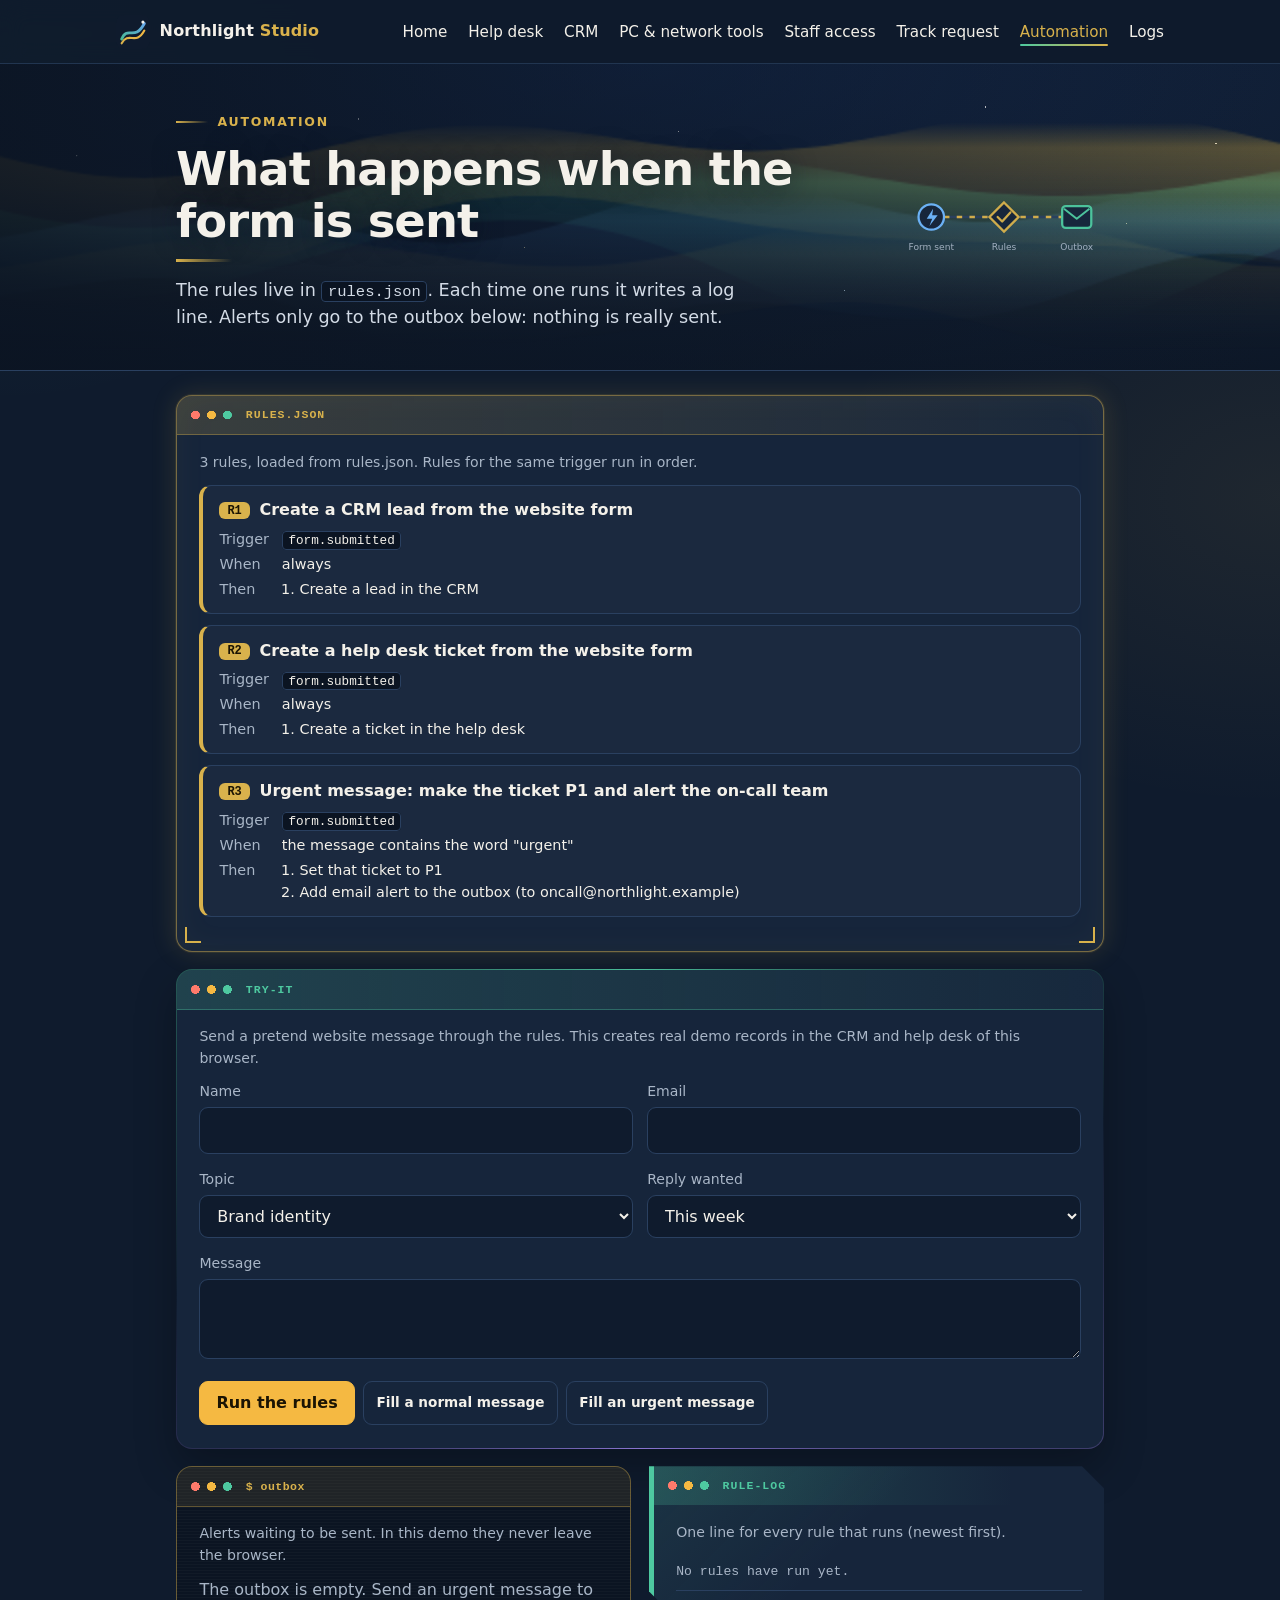
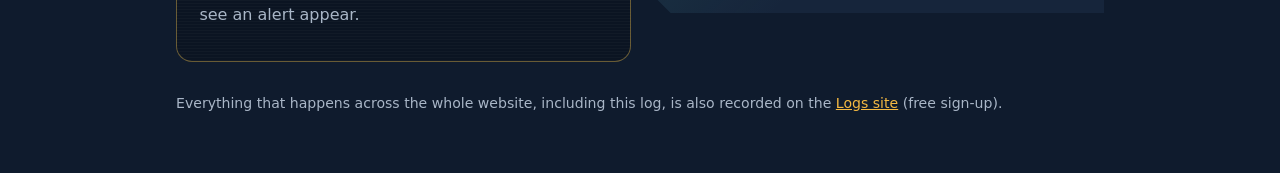
==== automation.html @ 67bb3ea3 "Add automation rules, outbox, and a site-wide Logs site - rules.json + automation.js: when the websi" ====
<!DOCTYPE html>
<html lang="en">
<head>
  <meta charset="utf-8">
  <meta name="viewport" content="width=device-width, initial-scale=1">
  <title>Automation · Northlight Studio</title>
  <meta name="description" content="The automation rules behind the website form, the alert outbox and the rule log.">
  <link rel="icon" href="logo.svg" type="image/svg+xml">
  <style>
    :root {
      --bg: #0f1b2d; --panel: #16253b; --line: #2a4060; --text: #f4f1ea; --muted: #a9b6c7;
      --accent: #f5b942; --accent-ink: #1b1403; --gold: #d9b24c; --ok: #4ec9a0; --bad: #ff7a6b; --blue: #6fb7ff;
    }
    * { box-sizing: border-box; }
    body { margin: 0; font-family: system-ui, -apple-system, "Segoe UI", sans-serif; background: var(--bg); color: var(--text); line-height: 1.55; }
    a { color: var(--accent); }
    .wrap { max-width: 60rem; margin: 0 auto; padding: 1.5rem 1rem 3rem; }
    h2 { font-size: 1.2rem; margin: 0 0 .6rem; }
    p { margin: 0 0 .7rem; }
    .meta { color: var(--muted); font-size: .88rem; }
    .panel { background: var(--panel); border: 1px solid var(--line); border-radius: 16px; padding: 1.4rem; margin-bottom: 1.1rem; }
    .grid2 { display: grid; grid-template-columns: 1fr 1fr; gap: 1.1rem; align-items: start; }
    @media (max-width: 56rem) { .grid2 { grid-template-columns: 1fr; } }

    /* rules */
    .rule { border: 1px solid var(--line); border-left: 4px solid var(--gold); border-radius: 12px; padding: .8rem 1rem; margin-bottom: .7rem; background: rgba(255, 255, 255, .02); }
    .rule h3 { margin: 0 0 .3rem; font-size: 1rem; display: flex; gap: .6rem; align-items: center; flex-wrap: wrap; }
    .rid { font: 800 .75rem ui-monospace, Consolas, monospace; background: var(--gold); color: var(--accent-ink); padding: .1rem .5rem; border-radius: 6px; }
    .rule dl { display: grid; grid-template-columns: max-content 1fr; gap: .15rem .8rem; margin: 0; font-size: .9rem; }
    .rule dt { color: var(--muted); }
    .rule dd { margin: 0; }
    .rule ol { margin: 0; padding-left: 1.1rem; }
    code { background: #0b1422; border: 1px solid var(--line); border-radius: 4px; padding: .05rem .35rem; font-size: .88em; }

    /* forms */
    .row { display: grid; grid-template-columns: 1fr 1fr; gap: .9rem; }
    @media (max-width: 40rem) { .row { grid-template-columns: 1fr; } }
    .field { margin-bottom: .9rem; }
    label { display: block; font-size: .88rem; color: var(--muted); margin-bottom: .25rem; }
    input, select, textarea { width: 100%; padding: .65rem .8rem; font: inherit; color: var(--text); background: var(--bg); border: 1px solid var(--line); border-radius: 9px; }
    textarea { min-height: 5rem; resize: vertical; }
    input:focus, select:focus, textarea:focus { outline: 2px solid var(--accent); outline-offset: 2px; }
    [aria-invalid="true"] { border-color: var(--bad); }
    .error { color: #ff9a8d; font-size: .88rem; font-weight: 600; margin: .3rem 0 0; }
    .error[hidden] { display: none; }
    .btns { display: flex; gap: .55rem; flex-wrap: wrap; }
    .btn { font: inherit; font-weight: 700; cursor: pointer; text-decoration: none; display: inline-block; background: transparent; color: var(--text); border: 1px solid var(--line); border-radius: 9px; padding: .55rem 1rem; }
    .btn:hover { border-color: var(--gold); }
    .btn.primary { background: var(--accent); border-color: var(--accent); color: var(--accent-ink); }
    .btn.small { padding: .3rem .75rem; font-size: .85rem; font-weight: 600; }
    .result { margin-top: 1rem; border: 1px solid var(--line); border-radius: 12px; padding: .8rem 1rem; background: rgba(255, 255, 255, .03); }
    .result[hidden] { display: none; }
    .result ul { margin: .4rem 0 0; padding-left: 1.1rem; }

    /* outbox + log */
    .empty { color: var(--muted); }
    details.mail { border: 1px solid var(--line); border-radius: 10px; margin-bottom: .55rem; background: rgba(255, 255, 255, .02); }
    details.mail summary { cursor: pointer; padding: .6rem .8rem; display: grid; gap: .15rem; }
    details.mail .sub { font-weight: 700; }
    details.mail .body { padding: 0 .8rem .8rem; white-space: pre-wrap; color: #cdd7e3; font-size: .92rem; }
    .badge { display: inline-block; font-size: .7rem; font-weight: 800; padding: .08rem .55rem; border-radius: 999px; color: #0b1422; white-space: nowrap; }
    .b-ok { background: var(--ok); } .b-skip { background: #8fa8c8; } .b-fail { background: var(--bad); } .b-queue { background: var(--accent); }
    .log { list-style: none; margin: 0; padding: 0; font-family: ui-monospace, Consolas, monospace; font-size: .82rem; }
    .log li { display: grid; grid-template-columns: auto auto 1fr; gap: .2rem .6rem; align-items: baseline; padding: .45rem 0; border-bottom: 1px solid var(--line); }
    .log time { color: var(--muted); }
    .log .d { grid-column: 3; color: #cdd7e3; word-break: break-word; }
    .log li.new { animation: flash 1.6s ease-out; }
    @keyframes flash { from { background: rgba(217, 178, 76, .22); } }
    .note { margin-top: .8rem; }
    @media (prefers-reduced-motion: reduce) { .log li.new { animation: none; } }
  </style>
  <link rel="stylesheet" href="site.css">
</head>
<body class="sx" data-page="auto" style="--sx-max:60rem">
  <a class="sx-skip" href="#sx-main">Skip to content</a>
  <header class="sx-header">
    <div class="sx-wrap">
      <a class="sx-brand" href="index.html"><img src="logo.svg" width="34" height="34" alt="Northlight Studio logo"><span>Northlight <b>Studio</b></span></a>
      <button class="sx-toggle" id="sx-toggle" type="button" aria-expanded="false" aria-controls="sx-nav" aria-label="Menu"><span></span></button>
      <nav class="sx-nav" id="sx-nav" aria-label="Main">
        <ul>
          <li><a href="index.html">Home</a></li>
          <li><a href="helpdesk.html">Help desk</a></li>
          <li><a href="crm.html">CRM</a></li>
          <li><a href="troubleshoot.html">PC &amp; network tools</a></li>
          <li><a href="staff.html">Staff access</a></li>
          <li><a href="track.html">Track request</a></li>
          <li><a href="automation.html" aria-current="page">Automation</a></li>
          <li><a href="logs.html">Logs</a></li>
        </ul>
      </nav>
    </div>
  </header>

  <section class="sx-banner" aria-labelledby="sx-h1">
    <div class="sx-stars" aria-hidden="true"></div>
    <canvas class="sx-aurora" data-palette="auto" aria-hidden="true"></canvas>
    <svg class="sx-art" viewBox="0 0 220 140" aria-hidden="true" focusable="false">
      <path d="M30 70 H190" stroke="#2a4060" stroke-width="3" stroke-linecap="round" fill="none"/>
      <path class="sx-flow" d="M30 70 H190" stroke="#d9b24c" stroke-width="3" stroke-dasharray="6 8" fill="none"/>
      <circle class="sx-packet" cx="30" cy="70" r="5" fill="#4ec9a0"/>
      <circle cx="30" cy="70" r="14" fill="#16253b" stroke="#6fb7ff" stroke-width="2.5"/>
      <path d="M32 61 l-7 11 h6 l-3 8 l9 -12 h-6 z" fill="#6fb7ff"/>
      <path d="M110 54 l16 16 l-16 16 l-16 -16 z" fill="#16253b" stroke="#d9b24c" stroke-width="2.5"/>
      <path d="M103 70 l5 5 l9 -10" fill="none" stroke="#d9b24c" stroke-width="2.5" stroke-linecap="round" stroke-linejoin="round"/>
      <rect x="174" y="58" width="32" height="24" rx="4" fill="#16253b" stroke="#4ec9a0" stroke-width="2.5"/>
      <path d="M176 61 l14 11 l14 -11" fill="none" stroke="#4ec9a0" stroke-width="2.2" stroke-linejoin="round"/>
      <text x="30" y="106" text-anchor="middle" font-size="10" fill="#a9b6c7">Form sent</text>
      <text x="110" y="106" text-anchor="middle" font-size="10" fill="#a9b6c7">Rules</text>
      <text x="190" y="106" text-anchor="middle" font-size="10" fill="#a9b6c7">Outbox</text>
    </svg>
    <div class="sx-wrap sx-banner-inner">
      <p class="sx-eyebrow">Automation</p>
      <h1 id="sx-h1">What happens when the form is sent</h1>
      <p class="sx-lead">The rules live in <code>rules.json</code>. Each time one runs it writes a log line. Alerts only go to the outbox below: nothing is really sent.</p>
    </div>
  </section>

  <main class="wrap" id="sx-main">
    <div class="panel sx-rise" id="rules-panel" data-win="rules.json" data-tone="gold" data-skin="neon">
      <p class="meta" id="rules-from">Loading rules…</p>
      <div id="rules"></div>
    </div>

    <div class="panel sx-rise" style="--d:.08s" data-win="try-it" data-tone="teal" data-skin="glass">
      <p class="meta">Send a pretend website message through the rules. This creates real demo records in the CRM and help desk of this browser.</p>
      <form id="try" novalidate>
        <div class="row">
          <div class="field"><label for="t-name">Name</label><input id="t-name" maxlength="60" aria-describedby="t-err"></div>
          <div class="field"><label for="t-email">Email</label><input id="t-email" type="email" maxlength="80" aria-describedby="t-err"></div>
        </div>
        <div class="row">
          <div class="field">
            <label for="t-topic">Topic</label>
            <select id="t-topic"><option>Brand identity</option><option>Product &amp; app design</option><option>Website or design system</option><option>Something else</option></select>
          </div>
          <div class="field">
            <label for="t-urgency">Reply wanted</label>
            <select id="t-urgency"><option value="1">No rush</option><option value="2" selected>This week</option><option value="3">As soon as possible</option></select>
          </div>
        </div>
        <div class="field"><label for="t-message">Message</label><textarea id="t-message" maxlength="1000" aria-describedby="t-err"></textarea></div>
        <p class="error" id="t-err" role="alert" hidden></p>
        <div class="btns">
          <button class="btn primary" type="submit">Run the rules</button>
          <button class="btn small" type="button" id="fill-normal">Fill a normal message</button>
          <button class="btn small" type="button" id="fill-urgent">Fill an urgent message</button>
        </div>
      </form>
      <div class="result" id="result" role="status" aria-live="polite" hidden></div>
    </div>

    <div class="grid2">
      <div class="panel sx-rise" style="--d:.12s" data-win="outbox" data-tone="gold" data-skin="terminal">
        <p class="meta">Alerts waiting to be sent. In this demo they never leave the browser.</p>
        <div id="outbox"></div>
      </div>
      <div class="panel sx-rise" style="--d:.16s" data-win="rule-log" data-tone="teal" data-skin="notch">
        <p class="meta">One line for every rule that runs (newest first).</p>
        <ul class="log" id="log"></ul>
      </div>
    </div>

    <p class="meta note">Everything that happens across the whole website, including this log, is also recorded on the <a href="logs.html">Logs site</a> (free sign-up).</p>
  </main>

  <script src="sitelog.js"></script>
  <script src="automation.js"></script>
  <script>
    (function () {
      "use strict";
      var $ = function (id) { return document.getElementById(id); };
      function el(tag, cls, text) { var n = document.createElement(tag); if (cls) n.className = cls; if (text !== undefined) n.textContent = text; return n; }
      function when(ms) { return new Date(ms).toLocaleString(undefined, { day: "numeric", month: "short", hour: "2-digit", minute: "2-digit", second: "2-digit" }); }

      // ---- rules ----
      function conditionText(c) {
        if (!c) return "always";
        if (Array.isArray(c)) return c.map(conditionText).join(" and ");
        if (c.containsWord) return "the " + c.field + ' contains the word "' + c.containsWord + '"';
        if (c.contains) return "the " + c.field + ' contains "' + c.contains + '"';
        if (Object.prototype.hasOwnProperty.call(c, "equals")) return "the " + c.field + ' is "' + c.equals + '"';
        return "(unknown condition)";
      }
      function actionText(a) {
        if (a.type === "crm.createLead") return "Create a lead in the CRM";
        if (a.type === "helpdesk.createTicket") return "Create a ticket in the help desk";
        if (a.type === "ticket.setPriority") return "Set that ticket to P" + a.priority;
        if (a.type === "outbox.add") return "Add " + (a.channel || "email") + " alert to the outbox (to " + a.to + ")";
        return a.type;
      }
      function renderRules() {
        window.Automation.getRules().then(function (loaded) {
          $("rules-from").textContent = loaded.rules.length + " rules, loaded from " + loaded.from + ". Rules for the same trigger run in order.";
          var box = $("rules"); box.replaceChildren();
          loaded.rules.forEach(function (r) {
            var card = el("div", "rule");
            var h = el("h3"); h.appendChild(el("span", "rid", r.id)); h.appendChild(document.createTextNode(r.name));
            card.appendChild(h);
            var dl = el("dl");
            dl.appendChild(el("dt", "", "Trigger")); var d1 = el("dd"); d1.appendChild(el("code", "", r.trigger)); dl.appendChild(d1);
            dl.appendChild(el("dt", "", "When")); dl.appendChild(el("dd", "", conditionText(r.when)));
            dl.appendChild(el("dt", "", "Then"));
            var d3 = el("dd"); var ol = el("ol");
            (r.actions || []).forEach(function (a) { ol.appendChild(el("li", "", actionText(a))); });
            d3.appendChild(ol); dl.appendChild(d3);
            card.appendChild(dl); box.appendChild(card);
          });
        });
      }

      // ---- outbox + log ----
      var seen = {};
      function renderOutbox() {
        var box = $("outbox"); box.replaceChildren();
        var items = window.Automation.getOutbox().slice().reverse();
        if (!items.length) { box.appendChild(el("p", "empty", "The outbox is empty. Send an urgent message to see an alert appear.")); return; }
        items.slice(0, 50).forEach(function (m) {
          var d = el("details", "mail");
          var s = el("summary");
          s.appendChild(el("span", "sub", m.subject));
          var line = el("span", "meta", when(m.t) + " · to " + m.to + " · from rule " + m.rule + " · ");
          line.appendChild(el("span", "badge b-queue", m.status));
          s.appendChild(line);
          d.appendChild(s);
          d.appendChild(el("div", "body", m.body));
          box.appendChild(d);
        });
      }
      function renderLog(announce) {
        var list = $("log"); list.replaceChildren();
        var lines = window.Automation.getLog().slice().reverse();
        if (!lines.length) { var li = el("li"); li.appendChild(el("span", "empty", "No rules have run yet.")); list.appendChild(li); return; }
        lines.slice(0, 100).forEach(function (l) {
          var li = el("li", announce && !seen[l.id] ? "new" : "");
          li.appendChild(el("time", "", when(l.t)));
          var cls = l.event === "rule.failed" ? "b-fail" : l.event === "rule.skipped" ? "b-skip" : l.event === "rule.ran" ? "b-ok" : "b-skip";
          var word = l.event === "rule.failed" ? "failed" : l.event === "rule.skipped" ? "skipped" : l.event === "rule.ran" ? "ran" : "event";
          li.appendChild(el("span", "badge " + cls, (l.rule ? l.rule + " " : "") + word));
          li.appendChild(el("span", "d", l.detail));
          list.appendChild(li);
          seen[l.id] = true;
        });
      }
      function refresh(announce) { renderOutbox(); renderLog(announce); }

      // ---- try it ----
      var NORMAL = { name: "Alex Brandt", email: "alex@brandt.example", topic: "Brand identity", message: "We would like a new logo and brand guidelines for our launch in spring." };
      var URGENT = { name: "Dana Kral", email: "dana@kral.example", topic: "Website or design system", message: "Our website is down and this is urgent. Please call us back today." };
      function fill(s) { $("t-name").value = s.name; $("t-email").value = s.email; $("t-topic").value = s.topic; $("t-message").value = s.message; $("t-err").hidden = true; }
      $("fill-normal").onclick = function () { fill(NORMAL); };
      $("fill-urgent").onclick = function () { fill(URGENT); };

      $("try").addEventListener("submit", function (e) {
        e.preventDefault();
        var name = $("t-name").value.trim(), email = $("t-email").value.trim(), message = $("t-message").value.trim();
        var err = $("t-err"), problem = "";
        if (!name) problem = "Please enter a name.";
        else if (!/^[^\s@]+@[^\s@]+\.[^\s@]{2,}$/.test(email)) problem = "Please enter an email like name@company.com.";
        else if (message.length < 5) problem = "Please write a short message (at least 5 characters).";
        ["t-name", "t-email", "t-message"].forEach(function (id) { $(id).removeAttribute("aria-invalid"); });
        if (problem) { err.textContent = problem; err.hidden = false; $(!name ? "t-name" : !/^[^\s@]+@/.test(email) ? "t-email" : "t-message").setAttribute("aria-invalid", "true"); return; }
        err.hidden = true;
        window.Automation.run("form.submitted", { name: name, email: email, topic: $("t-topic").value, message: message, urgency: Number($("t-urgency").value) || 2 }).then(function (ctx) {
          var box = $("result"); box.hidden = false; box.replaceChildren();
          box.appendChild(el("strong", "", "The rules ran (" + ctx.runs.length + "):"));
          var ul = el("ul");
          ctx.runs.forEach(function (r) { ul.appendChild(el("li", "", r.rule + " " + r.status + ": " + r.detail)); });
          box.appendChild(ul);
          if (ctx.ticket) {
            var p = el("p", "meta", "Ticket #" + ctx.ticket.id + " is P" + ctx.ticket.priority + ". ");
            var a = el("a", "", "Open the help desk"); a.href = "helpdesk.html"; p.appendChild(a);
            box.appendChild(p);
          }
          refresh(true);
        });
      });

      // live: other tabs (the website form) add to the outbox and log
      window.addEventListener("storage", function (e) {
        if (e.key === window.Automation.KEYS.outbox || e.key === window.Automation.KEYS.log) refresh(true);
      });

      renderRules();
      refresh(false);
    })();
  </script>
  <script src="site.js"></script>
</body>
</html>
---- site.css ----
/*
 * Shared look for the inner pages (help desk, CRM, PC tools, staff access).
 * New classes are prefixed "sx-" so they never clash with a page's own styles.
 * Polish for existing elements is scoped under body.sx.
 */
:root {
  --sx-bg: #0f1b2d;
  --sx-bg-2: #0b1422;
  --sx-line: #2a4060;
  --sx-text: #f4f1ea;
  --sx-muted: #a9b6c7;
  --sx-gold: #d9b24c;
  --sx-accent: #f5b942;
  --sx-teal: #4ec9a0;
  --sx-ease: cubic-bezier(.22, 1, .36, 1);
  --sx-header-h: 64px;
}

body.sx { overflow-x: hidden; }
html { scroll-behavior: smooth; }

.sx-skip {
  position: absolute; left: .75rem; top: -4rem; z-index: 100;
  background: var(--sx-accent); color: #1b1403; padding: .5rem 1rem; border-radius: 8px; font-weight: 700;
  transition: top .2s var(--sx-ease);
}
.sx-skip:focus { top: .75rem; }

.sx-wrap { max-width: 68rem; margin: 0 auto; padding: 0 1.25rem; }

/* ---------- header ---------- */
.sx-header {
  position: sticky; top: 0; z-index: 50; height: var(--sx-header-h);
  background: rgba(15, 27, 45, .82);
  -webkit-backdrop-filter: blur(12px); backdrop-filter: blur(12px);
  border-bottom: 1px solid rgba(42, 64, 96, .7);
  transition: box-shadow .35s ease, background .35s ease;
}
.sx-header.sx-scrolled { box-shadow: 0 8px 28px rgba(0, 0, 0, .35); background: rgba(11, 20, 34, .92); }
.sx-header .sx-wrap { height: 100%; display: flex; align-items: center; justify-content: space-between; gap: 1rem; }
.sx-brand { display: flex; align-items: center; gap: .6rem; font-weight: 800; color: var(--sx-text); text-decoration: none; letter-spacing: .01em; }
.sx-brand img { display: block; width: 34px; height: 34px; transition: transform .6s var(--sx-ease); }
.sx-brand:hover img { transform: rotate(-12deg) scale(1.08); }
.sx-brand b { color: var(--sx-gold); font-weight: 800; }

.sx-nav { display: flex; align-items: center; }
.sx-nav ul { display: flex; list-style: none; margin: 0; padding: 0; gap: 1.3rem; align-items: center; }
.sx-nav a { position: relative; color: var(--sx-text); text-decoration: none; font-size: .95rem; padding: .35rem 0; transition: color .25s ease; }
.sx-nav a::after {
  content: ""; position: absolute; left: 0; right: 0; bottom: 0; height: 2px; border-radius: 2px;
  background: linear-gradient(90deg, var(--sx-teal), var(--sx-gold));
  transform: scaleX(0); transform-origin: 50% 50%; transition: transform .35s var(--sx-ease);
}
.sx-nav a:hover, .sx-nav a:focus-visible, .sx-nav a[aria-current="page"] { color: var(--sx-gold); }
.sx-nav a:hover::after, .sx-nav a:focus-visible::after, .sx-nav a[aria-current="page"]::after { transform: scaleX(1); }
.sx-nav a:focus-visible, .sx-brand:focus-visible, .sx-toggle:focus-visible { outline: 2px solid var(--sx-accent); outline-offset: 3px; border-radius: 4px; }

.sx-toggle {
  display: none; width: 44px; height: 44px; border: 1px solid var(--sx-line); border-radius: 10px;
  background: transparent; cursor: pointer; position: relative; transition: border-color .25s ease, background .25s ease;
}
.sx-toggle:hover { border-color: var(--sx-gold); background: rgba(217, 178, 76, .1); }
.sx-toggle span, .sx-toggle span::before, .sx-toggle span::after {
  position: absolute; left: 50%; top: 50%; width: 20px; height: 2px; background: var(--sx-text); border-radius: 2px;
  transform: translate(-50%, -50%); transition: transform .35s var(--sx-ease), background .25s ease, top .35s var(--sx-ease);
}
.sx-toggle span::before, .sx-toggle span::after { content: ""; left: 0; top: 0; transform: none; }
.sx-toggle span::before { top: -6px; }
.sx-toggle span::after { top: 6px; }
.sx-toggle[aria-expanded="true"] span { background: transparent; }
.sx-toggle[aria-expanded="true"] span::before { top: 0; transform: rotate(45deg); }
.sx-toggle[aria-expanded="true"] span::after { top: 0; transform: rotate(-45deg); }

@media (max-width: 66rem) {
  .sx-toggle { display: block; }
  .sx-nav {
    position: absolute; left: 0; right: 0; top: var(--sx-header-h);
    background: rgba(11, 20, 34, .97); border-bottom: 1px solid var(--sx-line);
    padding: 0 1.25rem; max-height: 0; overflow: hidden; visibility: hidden;
    transition: max-height .45s var(--sx-ease), padding .45s var(--sx-ease), visibility 0s .45s;
  }
  .sx-nav.open { max-height: 24rem; padding: 1rem 1.25rem 1.25rem; visibility: visible; transition: max-height .45s var(--sx-ease), padding .45s var(--sx-ease), visibility 0s; }
  .sx-nav ul { flex-direction: column; align-items: stretch; gap: 0; width: 100%; }
  .sx-nav a { display: block; padding: .7rem 0; font-size: 1.05rem; }
  .sx-nav a::after { bottom: .4rem; right: auto; width: 2.5rem; transform-origin: 0 50%; }
}

/* ---------- aurora banner ---------- */
.sx-banner {
  position: relative; overflow: hidden; isolation: isolate;
  background: radial-gradient(120% 140% at 50% 0%, #14284a 0%, var(--sx-bg) 62%, var(--sx-bg-2) 100%);
  border-bottom: 1px solid var(--sx-line);
}
.sx-stars {
  position: absolute; inset: 0; z-index: -3; opacity: .9;
  background-image:
    radial-gradient(1.5px 1.5px at 6% 30%, #fff 50%, transparent 51%),
    radial-gradient(1px 1px at 15% 70%, #cfe3ff 50%, transparent 51%),
    radial-gradient(1.5px 1.5px at 28% 18%, #fff 50%, transparent 51%),
    radial-gradient(1px 1px at 41% 60%, #ffe9b8 50%, transparent 51%),
    radial-gradient(1.5px 1.5px at 53% 22%, #fff 50%, transparent 51%),
    radial-gradient(1px 1px at 66% 74%, #cfe3ff 50%, transparent 51%),
    radial-gradient(1.5px 1.5px at 77% 14%, #fff 50%, transparent 51%),
    radial-gradient(1px 1px at 88% 52%, #ffe9b8 50%, transparent 51%),
    radial-gradient(1.5px 1.5px at 95% 26%, #fff 50%, transparent 51%);
  animation: sx-twinkle 6s ease-in-out infinite alternate;
}
@keyframes sx-twinkle { from { opacity: .45; } to { opacity: 1; } }
.sx-aurora {
  position: absolute; inset: 0; width: 100%; height: 100%; z-index: -2; touch-action: pan-y; filter: saturate(1.15);
  -webkit-mask-image: linear-gradient(#000 40%, transparent 96%); mask-image: linear-gradient(#000 40%, transparent 96%);
}
.sx-banner::after {
  content: ""; position: absolute; inset: 0; z-index: -1;
  background: linear-gradient(90deg, rgba(11, 20, 34, .82) 0%, rgba(11, 20, 34, .45) 55%, transparent 100%);
}
/* banner text lines up with each page's own content width (--sx-max is set on <body>) */
.sx-banner .sx-wrap { max-width: var(--sx-max, 68rem); }
.sx-banner-inner { padding: 2.6rem 1rem 2.4rem; }
.sx-eyebrow { display: inline-flex; align-items: center; gap: .6rem; margin: 0 0 .8rem; color: var(--sx-gold); font-size: .78rem; font-weight: 700; letter-spacing: .14em; text-transform: uppercase; }
.sx-eyebrow::before { content: ""; width: 2rem; height: 2px; background: linear-gradient(90deg, var(--sx-gold), transparent); }
.sx-banner h1 { margin: 0; font-size: clamp(1.9rem, 5vw, 2.9rem); line-height: 1.12; letter-spacing: -.02em; text-shadow: 0 2px 24px rgba(11, 20, 34, .6); }
.sx-banner h1::after { content: ""; display: block; width: 3.5rem; height: 3px; margin-top: .7rem; background: linear-gradient(90deg, var(--sx-gold), transparent); }
.sx-lead { margin: .9rem 0 0; max-width: 36rem; color: #d3dbe6; font-size: clamp(1rem, 2.2vw, 1.1rem); }

/* page content rises in */
.sx-rise { animation: sx-rise .75s var(--sx-ease) both; animation-delay: var(--d, 0s); }
@keyframes sx-rise { from { opacity: 0; transform: translateY(16px); } }
@keyframes sx-in { from { opacity: 0; transform: translateY(10px); } }

/* ---------- polish for each page's existing elements ---------- */
.sx .btn {
  position: relative; overflow: hidden; isolation: isolate;
  transition: transform .3s var(--sx-ease), box-shadow .3s var(--sx-ease), border-color .3s ease, color .3s ease, background .3s ease, filter .3s ease, opacity .2s ease;
  -webkit-tap-highlight-color: transparent;
}
.sx .btn::before {
  content: ""; position: absolute; inset: 0; z-index: -1; pointer-events: none;
  background: linear-gradient(105deg, transparent 35%, rgba(255, 255, 255, .4) 50%, transparent 65%);
  transform: translateX(-130%); transition: transform .75s var(--sx-ease);
}
.sx .btn:hover:not(:disabled)::before, .sx .btn:focus-visible::before { transform: translateX(130%); }
.sx .btn:hover:not(:disabled) { transform: translateY(-2px); box-shadow: 0 8px 20px rgba(0, 0, 0, .3), 0 0 0 1px rgba(217, 178, 76, .4); }
.sx .btn:active:not(:disabled) { transform: translateY(0) scale(.97); transition-duration: .1s; }
/* buttons that act as tabs or segmented controls stay flat */
.sx .btn.tab::before, .sx .seg .btn::before { display: none; }
.sx .btn.tab:hover:not(:disabled), .sx .seg .btn:hover:not(:disabled), .sx .btn.tab:active:not(:disabled), .sx .seg .btn:active:not(:disabled) { transform: none; box-shadow: none; }
.sx .btn.tab { transition: color .25s ease, border-color .3s ease, background .25s ease; }
.sx .tab { transition: color .25s ease, border-color .3s ease; }
.sx .tab:hover { color: var(--sx-gold); }

.sx input:focus, .sx select:focus, .sx textarea:focus { border-color: var(--sx-gold); box-shadow: 0 0 0 4px rgba(217, 178, 76, .18); }
.sx input, .sx select, .sx textarea { transition: border-color .25s ease, box-shadow .3s var(--sx-ease), background .25s ease; }

/* soft gold spotlight that follows the pointer (position set by site.js) */
.sx .card, .sx .tile, .sx .tool, .sx .ticket { position: relative; transition: transform .35s var(--sx-ease), border-color .3s ease, box-shadow .35s var(--sx-ease), opacity .3s ease; }
.sx .card::after, .sx .tile::after, .sx .tool::after, .sx .ticket::after {
  content: ""; position: absolute; inset: 0; border-radius: inherit; pointer-events: none; opacity: 0; transition: opacity .35s ease;
  background: radial-gradient(16rem circle at var(--mx, 50%) var(--my, 0%), rgba(217, 178, 76, .11), transparent 60%);
}
.sx .card:hover::after, .sx .tile:hover::after, .sx .tool:hover::after, .sx .ticket:hover::after { opacity: 1; }
.sx .tile:hover, .sx .tool:hover, .sx .ticket:hover { transform: translateY(-2px); box-shadow: 0 12px 28px rgba(0, 0, 0, .3); }
.sx .tile:hover { border-color: rgba(217, 178, 76, .55); }

.sx tbody tr { transition: background .2s ease; }
.sx tbody tr:hover { background: rgba(217, 178, 76, .06); }

/* troubleshooter: choices slide, each new question fades in */
.sx .choice { transition: transform .3s var(--sx-ease), border-color .3s ease, background .3s ease, box-shadow .3s ease; }
.sx .choice:hover { transform: translateX(6px); background: rgba(217, 178, 76, .08); box-shadow: -3px 0 0 var(--sx-gold); }
.sx .choice:active { transform: translateX(3px) scale(.99); }
.sx #card > * { animation: sx-in .45s var(--sx-ease) both; }

/* =====================================================================
   WINDOWS: panels get a title bar (pure CSS, so it survives re-renders)
   Use data-win="title" data-tone="teal|blue|gold|violet|coral" data-skin="glass|neon|terminal|notch"
   ===================================================================== */
@property --sx-a { syntax: "<angle>"; initial-value: 0deg; inherits: false; }

.sx [data-win] {
  --sx-bar: 2.4rem; --tone: #4ec9a0; --tone-rgb: 78, 201, 160;
  position: relative; overflow: hidden;
  padding-top: calc(var(--sx-bar) + 1.1rem);
}
.sx [data-tone="teal"]   { --tone: #4ec9a0; --tone-rgb: 78, 201, 160; }
.sx [data-tone="blue"]   { --tone: #6fb7ff; --tone-rgb: 111, 183, 255; }
.sx [data-tone="gold"]   { --tone: #d9b24c; --tone-rgb: 217, 178, 76; }
.sx [data-tone="violet"] { --tone: #a78bfa; --tone-rgb: 167, 139, 250; }
.sx [data-tone="coral"]  { --tone: #ff7a6b; --tone-rgb: 255, 122, 107; }

.sx [data-win]::before {
  content: attr(data-win);
  position: absolute; left: 0; right: 0; top: 0; height: var(--sx-bar); z-index: 1;
  display: flex; align-items: center; padding-left: 4.3rem;
  font: 600 .72rem/1 ui-monospace, "Cascadia Code", Consolas, monospace; letter-spacing: .09em; text-transform: uppercase; color: var(--tone);
  --sx-dots:
    radial-gradient(circle 4.5px at 1.15rem 50%, #ff7a6b 96%, transparent),
    radial-gradient(circle 4.5px at 2.15rem 50%, #f5b942 96%, transparent),
    radial-gradient(circle 4.5px at 3.15rem 50%, #4ec9a0 96%, transparent);
  background: var(--sx-dots), linear-gradient(90deg, rgba(var(--tone-rgb), .18), rgba(var(--tone-rgb), .02));
  border-bottom: 1px solid rgba(var(--tone-rgb), .35);
}

/* skin 1: glass, with an aurora border that slowly rotates */
.sx [data-skin="glass"] {
  border: 1px solid transparent;
  background:
    linear-gradient(var(--panel, #16253b), var(--panel, #16253b)) padding-box,
    conic-gradient(from var(--sx-a), rgba(var(--tone-rgb), .95), transparent 22%, rgba(167, 139, 250, .8) 50%, transparent 72%, rgba(var(--tone-rgb), .95)) border-box;
  animation: sx-spin 9s linear infinite;
  box-shadow: 0 18px 40px rgba(0, 0, 0, .28);
}
.sx [data-skin="glass"].sx-rise { animation: sx-rise .75s var(--sx-ease) var(--d, 0s) both, sx-spin 9s linear infinite; }
@keyframes sx-spin { to { --sx-a: 360deg; } }

/* skin 2: neon, gold-glow edge with HUD corner brackets */
.sx [data-skin="neon"] {
  border: 1px solid rgba(var(--tone-rgb), .5);
  box-shadow: 0 0 0 1px rgba(var(--tone-rgb), .1), 0 0 26px rgba(var(--tone-rgb), .16), inset 0 0 34px rgba(var(--tone-rgb), .05);
  background:
    linear-gradient(var(--tone), var(--tone)) left 8px bottom 8px / 16px 2px no-repeat,
    linear-gradient(var(--tone), var(--tone)) left 8px bottom 8px / 2px 16px no-repeat,
    linear-gradient(var(--tone), var(--tone)) right 8px bottom 8px / 16px 2px no-repeat,
    linear-gradient(var(--tone), var(--tone)) right 8px bottom 8px / 2px 16px no-repeat,
    var(--panel, #16253b);
}

/* skin 3: terminal, monospace title, scanlines, darker body */
.sx [data-skin="terminal"] {
  border: 1px solid rgba(var(--tone-rgb), .45);
  border-left-width: 1px;
  background: repeating-linear-gradient(0deg, rgba(255, 255, 255, .025) 0 1px, transparent 1px 3px), #0b1422;
}
.sx [data-skin="terminal"]::before { content: "$ " attr(data-win); background: var(--sx-dots), rgba(var(--tone-rgb), .1); letter-spacing: .04em; text-transform: none; }

/* skin 4: notch, chamfered corners with a tone stripe */
.sx [data-skin="notch"] {
  border-radius: 0 !important;
  border: 0; border-left: 5px solid var(--tone);
  clip-path: polygon(0 0, calc(100% - 22px) 0, 100% 22px, 100% 100%, 22px 100%, 0 calc(100% - 22px));
  background: linear-gradient(135deg, rgba(var(--tone-rgb), .09), transparent 45%), var(--panel, #16253b);
}
.sx [data-skin="notch"]::before { background: var(--sx-dots), linear-gradient(90deg, rgba(var(--tone-rgb), .22), transparent 80%); border-bottom: 0; }

/* ---------- a different faint glow behind each page ---------- */
body.sx[data-page="helpdesk"] { background-image: radial-gradient(44rem 30rem at 0% 55%, rgba(78, 201, 160, .08), transparent 65%); background-attachment: fixed; }
body.sx[data-page="crm"]      { background-image: radial-gradient(44rem 30rem at 100% 60%, rgba(217, 178, 76, .09), transparent 65%); background-attachment: fixed; }
body.sx[data-page="tools"]    { background-image: radial-gradient(44rem 30rem at 50% 100%, rgba(111, 183, 255, .09), transparent 65%); background-attachment: fixed; }
body.sx[data-page="track"]    { background-image: radial-gradient(44rem 30rem at 0% 70%, rgba(111, 183, 255, .09), transparent 65%), radial-gradient(36rem 26rem at 100% 20%, rgba(217, 178, 76, .06), transparent 65%); background-attachment: fixed; }
body.sx[data-page="auto"]     { background-image: radial-gradient(44rem 30rem at 100% 55%, rgba(217, 178, 76, .08), transparent 65%), radial-gradient(34rem 26rem at 0% 15%, rgba(78, 201, 160, .06), transparent 65%); background-attachment: fixed; }
body.sx[data-page="logs"]     { background-image: radial-gradient(44rem 30rem at 0% 60%, rgba(78, 201, 160, .09), transparent 65%), radial-gradient(34rem 26rem at 100% 10%, rgba(167, 139, 250, .07), transparent 65%); background-attachment: fixed; }
body.sx[data-page="staff"]    { background-image: radial-gradient(44rem 30rem at 100% 40%, rgba(167, 139, 250, .1), transparent 65%); background-attachment: fixed; }

/* ---------- banner signature art (one per page) ---------- */
.sx-art { position: absolute; right: max(2rem, calc((100% - var(--sx-max, 68rem)) / 2 + 1rem)); top: 50%; width: 12.5rem; height: auto; transform: translateY(-50%); z-index: 0; opacity: .95; pointer-events: none; }
.sx-banner-inner { position: relative; z-index: 1; }
@media (max-width: 52rem) { .sx-art { display: none; } }
/* while the banner art is visible, keep long headlines from running under it */
@media (min-width: 52.01rem) { .sx-banner h1 { max-width: calc(100% - 14rem); } }
.sx-art * { transform-box: view-box; transform-origin: 50% 50%; }
.sx-ping { animation: sx-ping 4s ease-out infinite; }
@keyframes sx-ping { from { transform: scale(.4); opacity: .85; } to { transform: scale(4.2); opacity: 0; } }
.sx-sweep { animation: sx-turn 6s linear infinite; }
@keyframes sx-turn { to { transform: rotate(360deg); } }
.sx-blip { animation: sx-blip 2.6s ease-in-out infinite; }
@keyframes sx-blip { 0%, 100% { opacity: .25; } 50% { opacity: 1; } }
.sx-funnel { transform-box: fill-box; transform-origin: 50% 100%; animation: sx-grow 3.4s ease-in-out infinite alternate; }
@keyframes sx-grow { from { transform: scaleY(.45); } to { transform: scaleY(1); } }
.sx-flow { animation: sx-dash 1.1s linear infinite; }
@keyframes sx-dash { to { stroke-dashoffset: -28; } }
.sx-packet { animation: sx-travel 3.2s ease-in-out infinite; }
@keyframes sx-travel { from { transform: translateX(0); } to { transform: translateX(160px); } }
.sx-ring { transform-origin: 0 0; animation: sx-ring 30s linear infinite; } /* the ring carries its own rotate() attribute */
@keyframes sx-ring { from { stroke-dashoffset: 0; } to { stroke-dashoffset: 440; } }

/* ---------- help desk: each priority has its own character ---------- */
.sx .ticket.p1:not(.resolved) { animation: sx-alert 2.6s ease-in-out infinite; }
@keyframes sx-alert { 50% { box-shadow: 0 0 0 1px rgba(255, 122, 107, .55), 0 0 24px rgba(255, 122, 107, .26); } }
.sx .ticket.p2:not(.resolved) { background-image: linear-gradient(100deg, rgba(245, 185, 66, .08), transparent 42%); }
.sx .ticket.p3:not(.resolved) { border-left-style: dashed; }
.sx .ticket.resolved .ticket-id { text-decoration: line-through; text-decoration-color: var(--sx-teal); }
.sx .overdue-label { animation: sx-blink 1.5s steps(2, end) infinite; }
@keyframes sx-blink { 50% { opacity: .45; } }

/* ---------- CRM: every summary tile has its own colour ---------- */
.sx .tiles .tile:nth-child(1) { border-top-color: #4ec9a0; }
.sx .tiles .tile:nth-child(2) { border-top-color: #6fb7ff; }
.sx .tiles .tile:nth-child(3) { border-top-color: #d9b24c; background-image: linear-gradient(115deg, rgba(217, 178, 76, .12), transparent 55%); }
.sx .tiles .tile:nth-child(4) { border-top-color: #ff7a6b; }
.sx .tiles .tile:nth-child(1) .n { color: #7ee0bf; }
.sx .tiles .tile:nth-child(2) .n { color: #9ccdff; }
.sx .tiles .tile:nth-child(3) .n { color: #e8c96a; }
.sx .tiles .tile:nth-child(4) .n { color: #ff9a8d; }

@media (prefers-reduced-motion: reduce) {
  html { scroll-behavior: auto; }
  .sx-stars, .sx-rise, .sx #card > *, .sx-art *, .sx [data-skin], .sx .ticket, .sx .overdue-label { animation: none !important; }
  .sx *, .sx *::before, .sx *::after { transition-duration: .01ms !important; transition-delay: 0s !important; }
}
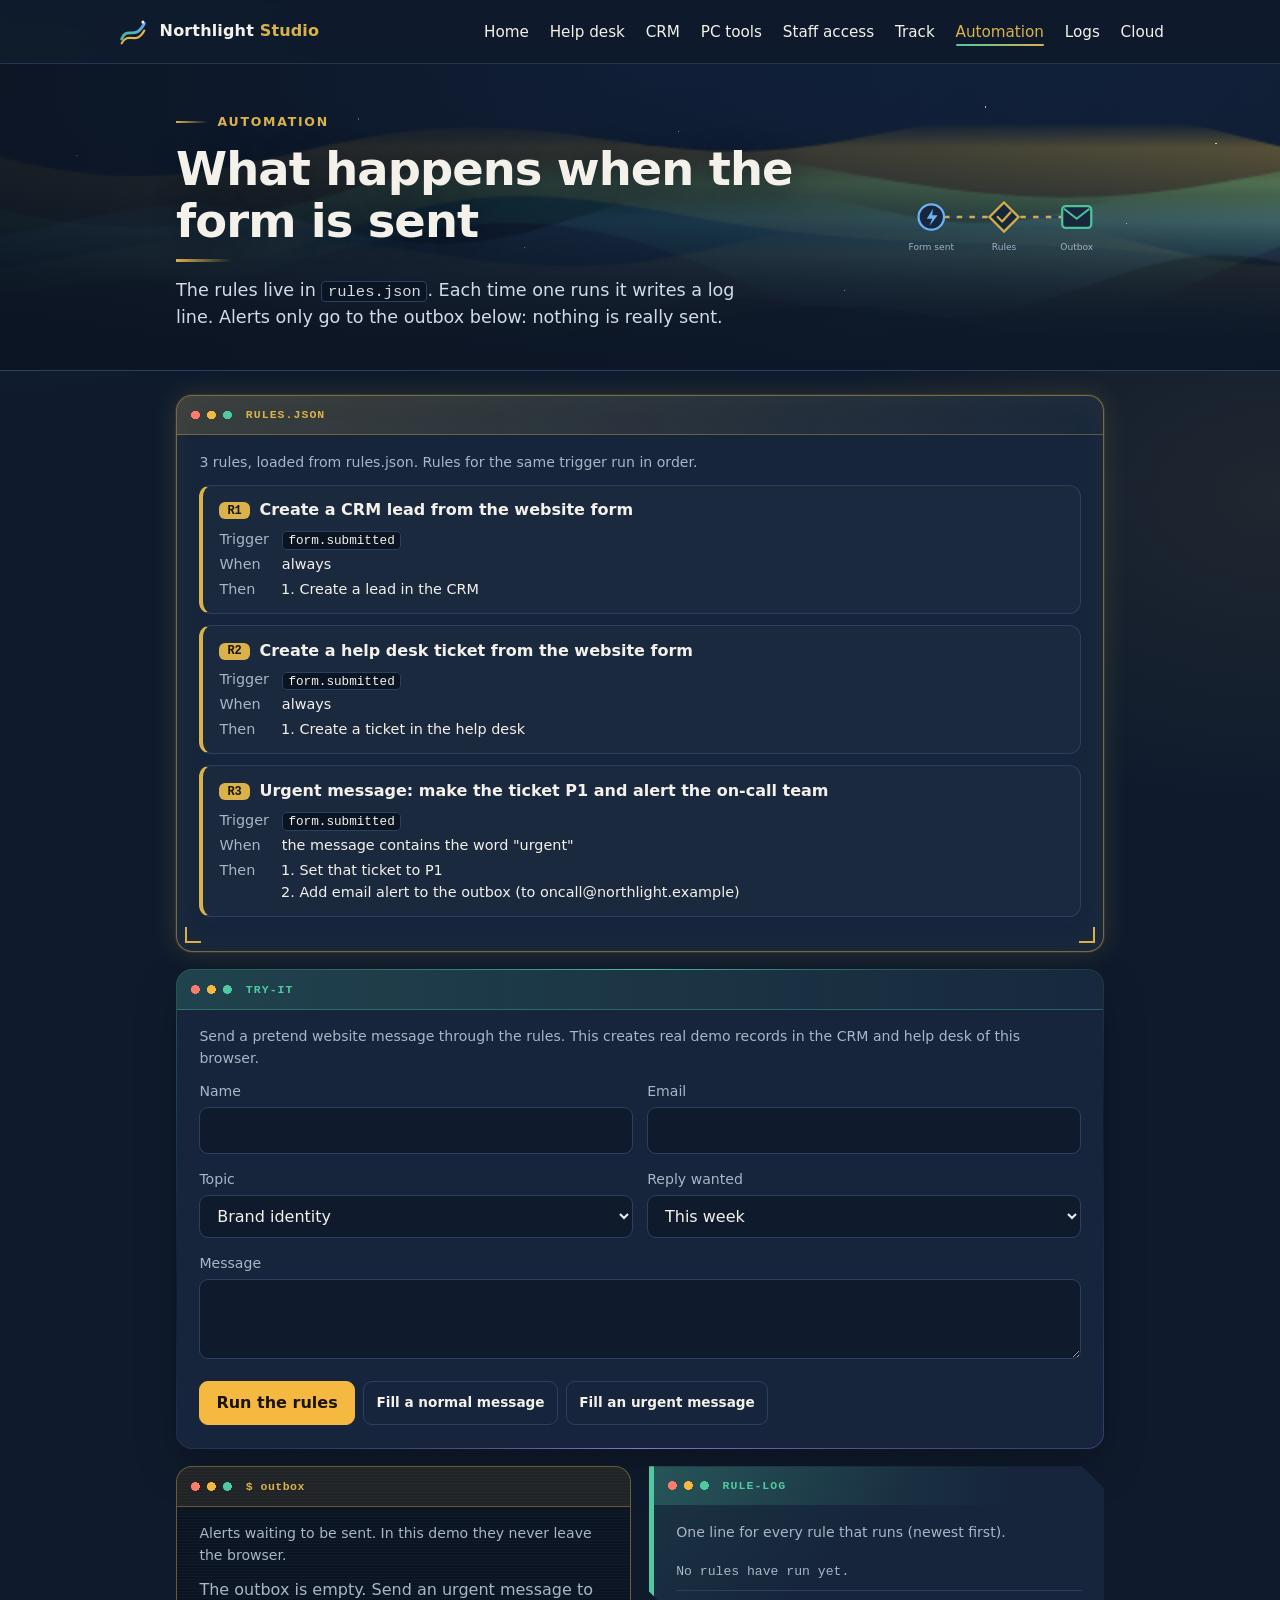
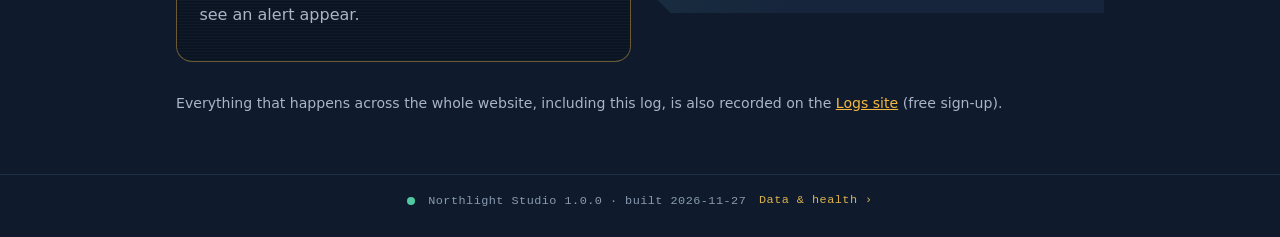
==== commit 093b05c5: "Add Cloud blueprint page, data and health page, and deploy checks - cloud.html/cloud.js: the cloud p" ====
--- a/automation.html
+++ b/automation.html
@@ -82,11 +82,11 @@
           <li><a href="index.html">Home</a></li>
           <li><a href="helpdesk.html">Help desk</a></li>
           <li><a href="crm.html">CRM</a></li>
-          <li><a href="troubleshoot.html">PC &amp; network tools</a></li>
+          <li><a href="troubleshoot.html">PC tools</a></li>
           <li><a href="staff.html">Staff access</a></li>
-          <li><a href="track.html">Track request</a></li>
+          <li><a href="track.html">Track</a></li>
           <li><a href="automation.html" aria-current="page">Automation</a></li>
-          <li><a href="logs.html">Logs</a></li>
+          <li><a href="logs.html">Logs</a></li><li><a href="cloud.html">Cloud</a></li>
         </ul>
       </nav>
     </div>
@@ -164,6 +164,7 @@
     <p class="meta note">Everything that happens across the whole website, including this log, is also recorded on the <a href="logs.html">Logs site</a> (free sign-up).</p>
   </main>
 
+  <script src="config.js"></script>
   <script src="sitelog.js"></script>
   <script src="automation.js"></script>
   <script>
@@ -286,5 +287,6 @@
     })();
   </script>
   <script src="site.js"></script>
+  <script src="statusbar.js"></script>
 </body>
 </html>
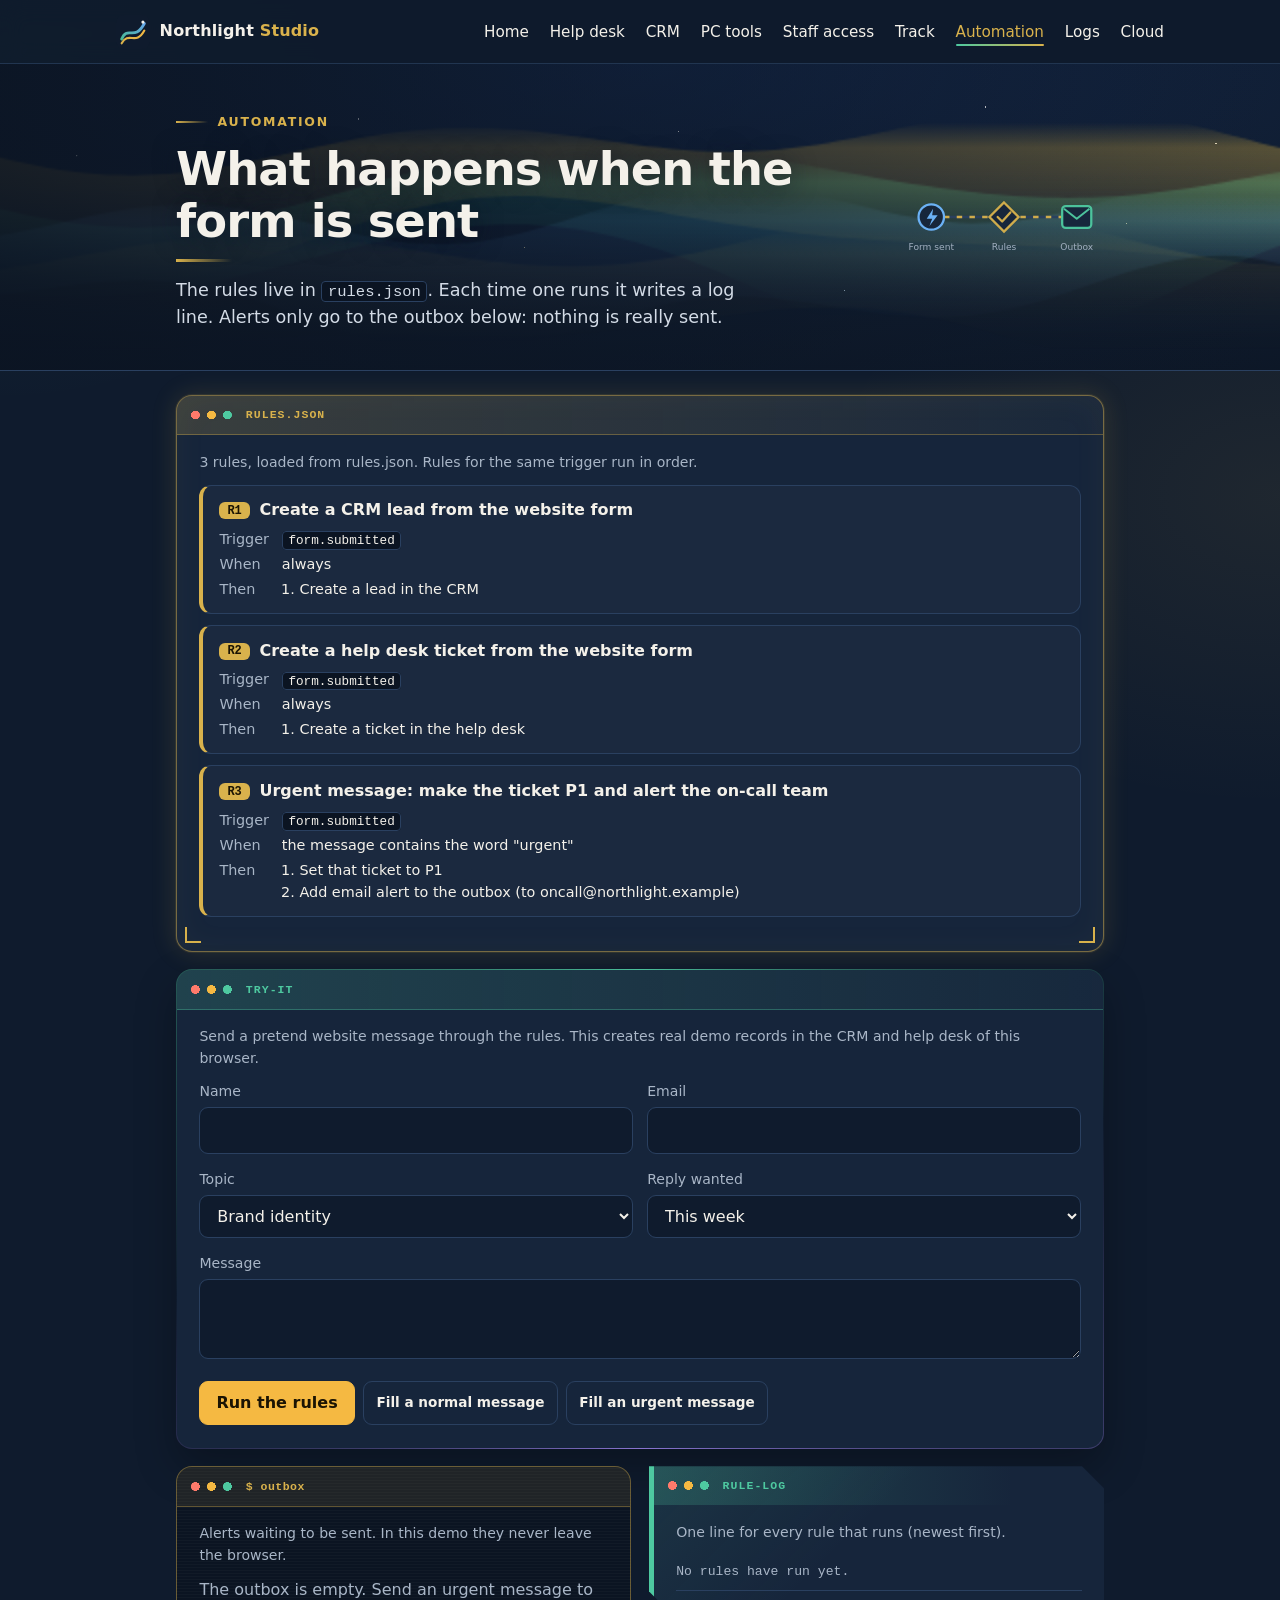
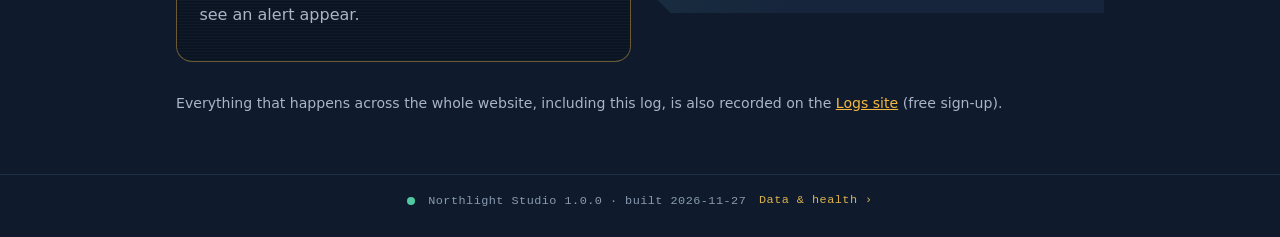
==== commit 443d1f10: "Fix OWASP findings: CSP and frame guard, stronger password hashing and policy, login lockouts, harde" ====
--- a/automation.html
+++ b/automation.html
@@ -2,6 +2,9 @@
 <html lang="en">
 <head>
   <meta charset="utf-8">
+  <meta http-equiv="Content-Security-Policy" content="default-src 'self'; script-src 'self'; style-src 'self' 'unsafe-inline'; img-src 'self' data:; font-src 'self'; connect-src 'self'; frame-src 'self'; object-src 'none'; base-uri 'none'; form-action 'self'; worker-src 'none'; manifest-src 'none'">
+  <meta name="referrer" content="same-origin">
+  <script src="guard.js"></script>
   <meta name="viewport" content="width=device-width, initial-scale=1">
   <title>Automation · Northlight Studio</title>
   <meta name="description" content="The automation rules behind the website form, the alert outbox and the rule log.">
@@ -165,127 +168,10 @@
   </main>
 
   <script src="config.js"></script>
+  <script src="security.js"></script>
   <script src="sitelog.js"></script>
   <script src="automation.js"></script>
-  <script>
-    (function () {
-      "use strict";
-      var $ = function (id) { return document.getElementById(id); };
-      function el(tag, cls, text) { var n = document.createElement(tag); if (cls) n.className = cls; if (text !== undefined) n.textContent = text; return n; }
-      function when(ms) { return new Date(ms).toLocaleString(undefined, { day: "numeric", month: "short", hour: "2-digit", minute: "2-digit", second: "2-digit" }); }
-
-      // ---- rules ----
-      function conditionText(c) {
-        if (!c) return "always";
-        if (Array.isArray(c)) return c.map(conditionText).join(" and ");
-        if (c.containsWord) return "the " + c.field + ' contains the word "' + c.containsWord + '"';
-        if (c.contains) return "the " + c.field + ' contains "' + c.contains + '"';
-        if (Object.prototype.hasOwnProperty.call(c, "equals")) return "the " + c.field + ' is "' + c.equals + '"';
-        return "(unknown condition)";
-      }
-      function actionText(a) {
-        if (a.type === "crm.createLead") return "Create a lead in the CRM";
-        if (a.type === "helpdesk.createTicket") return "Create a ticket in the help desk";
-        if (a.type === "ticket.setPriority") return "Set that ticket to P" + a.priority;
-        if (a.type === "outbox.add") return "Add " + (a.channel || "email") + " alert to the outbox (to " + a.to + ")";
-        return a.type;
-      }
-      function renderRules() {
-        window.Automation.getRules().then(function (loaded) {
-          $("rules-from").textContent = loaded.rules.length + " rules, loaded from " + loaded.from + ". Rules for the same trigger run in order.";
-          var box = $("rules"); box.replaceChildren();
-          loaded.rules.forEach(function (r) {
-            var card = el("div", "rule");
-            var h = el("h3"); h.appendChild(el("span", "rid", r.id)); h.appendChild(document.createTextNode(r.name));
-            card.appendChild(h);
-            var dl = el("dl");
-            dl.appendChild(el("dt", "", "Trigger")); var d1 = el("dd"); d1.appendChild(el("code", "", r.trigger)); dl.appendChild(d1);
-            dl.appendChild(el("dt", "", "When")); dl.appendChild(el("dd", "", conditionText(r.when)));
-            dl.appendChild(el("dt", "", "Then"));
-            var d3 = el("dd"); var ol = el("ol");
-            (r.actions || []).forEach(function (a) { ol.appendChild(el("li", "", actionText(a))); });
-            d3.appendChild(ol); dl.appendChild(d3);
-            card.appendChild(dl); box.appendChild(card);
-          });
-        });
-      }
-
-      // ---- outbox + log ----
-      var seen = {};
-      function renderOutbox() {
-        var box = $("outbox"); box.replaceChildren();
-        var items = window.Automation.getOutbox().slice().reverse();
-        if (!items.length) { box.appendChild(el("p", "empty", "The outbox is empty. Send an urgent message to see an alert appear.")); return; }
-        items.slice(0, 50).forEach(function (m) {
-          var d = el("details", "mail");
-          var s = el("summary");
-          s.appendChild(el("span", "sub", m.subject));
-          var line = el("span", "meta", when(m.t) + " · to " + m.to + " · from rule " + m.rule + " · ");
-          line.appendChild(el("span", "badge b-queue", m.status));
-          s.appendChild(line);
-          d.appendChild(s);
-          d.appendChild(el("div", "body", m.body));
-          box.appendChild(d);
-        });
-      }
-      function renderLog(announce) {
-        var list = $("log"); list.replaceChildren();
-        var lines = window.Automation.getLog().slice().reverse();
-        if (!lines.length) { var li = el("li"); li.appendChild(el("span", "empty", "No rules have run yet.")); list.appendChild(li); return; }
-        lines.slice(0, 100).forEach(function (l) {
-          var li = el("li", announce && !seen[l.id] ? "new" : "");
-          li.appendChild(el("time", "", when(l.t)));
-          var cls = l.event === "rule.failed" ? "b-fail" : l.event === "rule.skipped" ? "b-skip" : l.event === "rule.ran" ? "b-ok" : "b-skip";
-          var word = l.event === "rule.failed" ? "failed" : l.event === "rule.skipped" ? "skipped" : l.event === "rule.ran" ? "ran" : "event";
-          li.appendChild(el("span", "badge " + cls, (l.rule ? l.rule + " " : "") + word));
-          li.appendChild(el("span", "d", l.detail));
-          list.appendChild(li);
-          seen[l.id] = true;
-        });
-      }
-      function refresh(announce) { renderOutbox(); renderLog(announce); }
-
-      // ---- try it ----
-      var NORMAL = { name: "Alex Brandt", email: "alex@brandt.example", topic: "Brand identity", message: "We would like a new logo and brand guidelines for our launch in spring." };
-      var URGENT = { name: "Dana Kral", email: "dana@kral.example", topic: "Website or design system", message: "Our website is down and this is urgent. Please call us back today." };
-      function fill(s) { $("t-name").value = s.name; $("t-email").value = s.email; $("t-topic").value = s.topic; $("t-message").value = s.message; $("t-err").hidden = true; }
-      $("fill-normal").onclick = function () { fill(NORMAL); };
-      $("fill-urgent").onclick = function () { fill(URGENT); };
-
-      $("try").addEventListener("submit", function (e) {
-        e.preventDefault();
-        var name = $("t-name").value.trim(), email = $("t-email").value.trim(), message = $("t-message").value.trim();
-        var err = $("t-err"), problem = "";
-        if (!name) problem = "Please enter a name.";
-        else if (!/^[^\s@]+@[^\s@]+\.[^\s@]{2,}$/.test(email)) problem = "Please enter an email like name@company.com.";
-        else if (message.length < 5) problem = "Please write a short message (at least 5 characters).";
-        ["t-name", "t-email", "t-message"].forEach(function (id) { $(id).removeAttribute("aria-invalid"); });
-        if (problem) { err.textContent = problem; err.hidden = false; $(!name ? "t-name" : !/^[^\s@]+@/.test(email) ? "t-email" : "t-message").setAttribute("aria-invalid", "true"); return; }
-        err.hidden = true;
-        window.Automation.run("form.submitted", { name: name, email: email, topic: $("t-topic").value, message: message, urgency: Number($("t-urgency").value) || 2 }).then(function (ctx) {
-          var box = $("result"); box.hidden = false; box.replaceChildren();
-          box.appendChild(el("strong", "", "The rules ran (" + ctx.runs.length + "):"));
-          var ul = el("ul");
-          ctx.runs.forEach(function (r) { ul.appendChild(el("li", "", r.rule + " " + r.status + ": " + r.detail)); });
-          box.appendChild(ul);
-          if (ctx.ticket) {
-            var p = el("p", "meta", "Ticket #" + ctx.ticket.id + " is P" + ctx.ticket.priority + ". ");
-            var a = el("a", "", "Open the help desk"); a.href = "helpdesk.html"; p.appendChild(a);
-            box.appendChild(p);
-          }
-          refresh(true);
-        });
-      });
-
-      // live: other tabs (the website form) add to the outbox and log
-      window.addEventListener("storage", function (e) {
-        if (e.key === window.Automation.KEYS.outbox || e.key === window.Automation.KEYS.log) refresh(true);
-      });
-
-      renderRules();
-      refresh(false);
-    })();
-  </script>
+  <script src="automation-page.js"></script>
   <script src="site.js"></script>
   <script src="statusbar.js"></script>
 </body>
